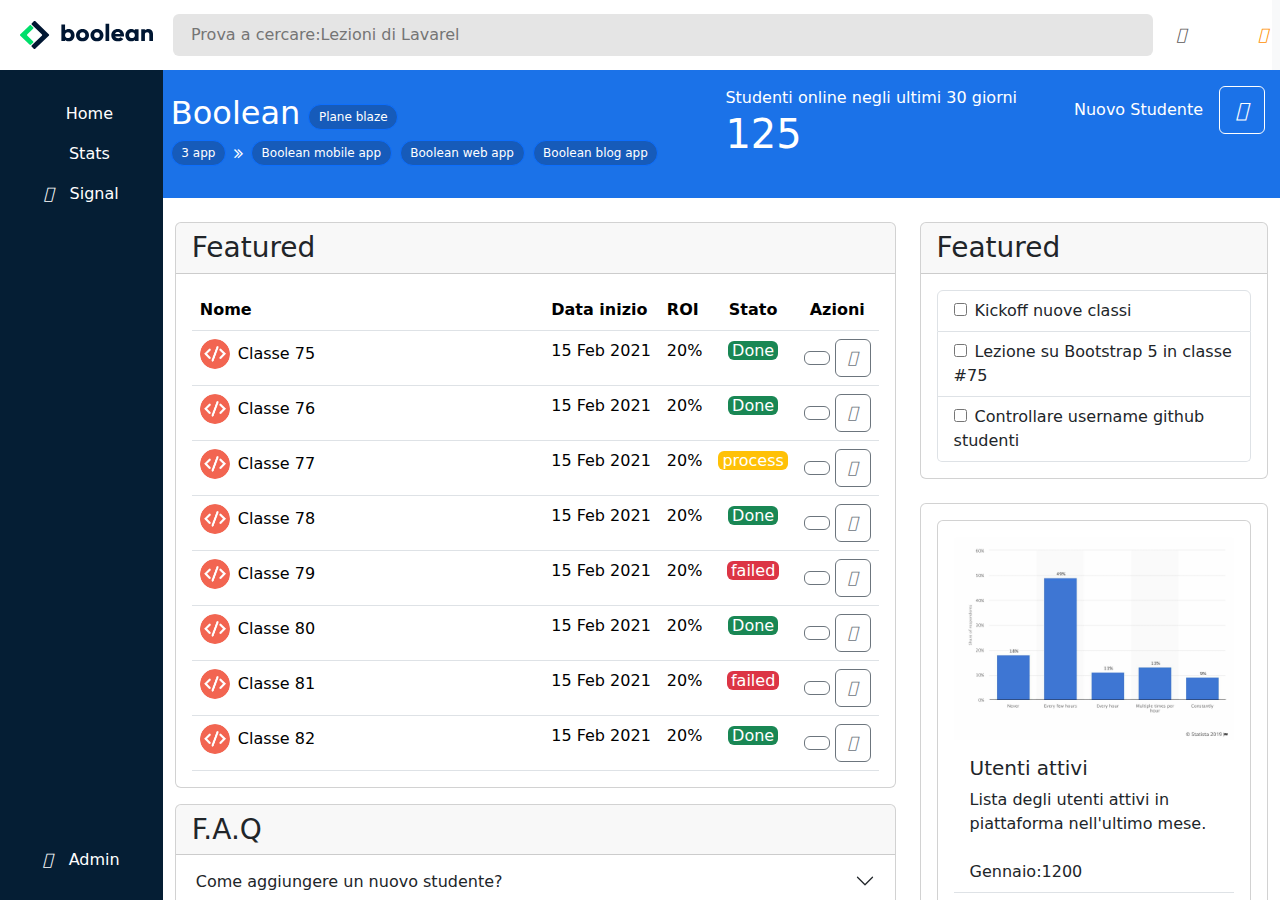
==== index.html @ 46862b89 "fix:add section button student position" ====
<!DOCTYPE html>
<html lang="en">
<head>
    <meta charset="UTF-8">
    <meta name="viewport" content="width=device-width, initial-scale=1.0">
    <title>Document</title>
    <!-- link bootstrap  -->
    <link href="https://cdn.jsdelivr.net/npm/bootstrap@5.3.3/dist/css/bootstrap.min.css" rel="stylesheet" integrity="sha384-QWTKZyjpPEjISv5WaRU9OFeRpok6YctnYmDr5pNlyT2bRjXh0JMhjY6hW+ALEwIH" crossorigin="anonymous">
    <!-- link font awesome  -->
    <link rel="stylesheet" href="https://cdnjs.cloudflare.com/ajax/libs/font-awesome/4.7.0/css/font-awesome.min.css">
    <link rel="stylesheet" href="https://cdnjs.cloudflare.com/ajax/libs/font-awesome/6.5.1/css/all.min.css" integrity="sha512-DTOQO9RWCH3ppGqcWaEA1BIZOC6xxalwEsw9c2QQeAIftl+Vegovlnee1c9QX4TctnWMn13TZye+giMm8e2LwA==" crossorigin="anonymous" referrerpolicy="no-referrer" />
    <!-- link style css  -->
    <link rel="stylesheet" href="style.css">
</head>
<body class="fw-medium">
    <!-- header  -->
    <header class=" ms-bg-light sticky-top pe-2">
        <nav class="container-fluid bg-white">
        <div class="row align-items-center flex-nowrap ms-header">
          <div class="col-auto pe-0">
            <div class="bg-white pe-lg-1 ">    
              <img class="d-none d-lg-flex mw-100 pe-3 ps-2"  src="./img/logo.svg" alt="logo-big">
            </div>
            <div class="ms-logo-mobile pe-4 ">
              <img  class="mw-100 d-lg-none img-fluid ps-2"  src="./img/mobile-logo.png" alt="mobilelogo">
            </div>
          </div>
          <div class="col ps-0 ps-3 ps-lg-0">
                <div class="ms-bg-lightgrey d-flex h-100 p-2 d-flex align-items-center gap-2 rounded-2 ms-header-col-center">
                    <i class="fa-solid fa-magnifying-glass ms-icon-glass"></i>
                   
                        <input type="text" id="search"  placeholder="Prova a cercare:Lezioni di Lavarel"  aria-placeholder="10"        class=" w-100  border-0 ms-bg-lightgrey pe-3"> 
                </div>
          </div>
          <div class="col-auto flex-shrink-0 pe-1 ms-icon ">
               <div class="d-flex gap-4 ">
                 <i class="fa-solid fa-list d-none d-sm-none d-md-none d-lg-flex  ms-color-grey"></i>
                 <i class="fa-solid fa-circle-question d-none d-sm-none d-md-none d-lg-flex ms-color-grey"></i>
                 <i class="fa-solid fa-ellipsis-vertical d-none d-sm-none d-md-none d-lg-flex ms-color-grey"></i>
                 <div class="dropdown ">
                  <a class="  text-decoration-none text-success d-flex"  data-bs-toggle="dropdown" aria-expanded="false">
                      <i class="fa-solid fa-bell ms-color-orange ms-icon-fa-bell"></i>
                  </a>
                  <ul class="dropdown-menu ms-dropdown">
                    <li><a class="dropdown-item" href="#">Profilo</a></li>
                    <li><a class="dropdown-item" href="#">Fatturazione</a></li>
                    <li><a class="dropdown-item" href="#">Logout</a></li>
                  </ul>
                </div>
               </div>
          </div>
        </div>
    </nav>
    </header>
    <div class="ms-main d-flex">
        <div class="px-4 py-4 ms-sidebar  text-white flex-shrink-0 d-flex ">
            <div class="container-fluid d-flex flex-column ">
                 <ul class="px-0 ms-ul-sidebar" >
                  <li class="d-flex align-items-center justify-content-center gap-3 p-2"><i class="fa-solid fa-house text-white ms-icon-header-rotate"></i><a  class="text-decoration-none text-white d-none d-lg-block"href="#">Home</a></li>
                  <li class="d-flex align-items-center justify-content-center gap-3 p-2"><i class="fa-solid fa-chart-simple text-white ms-icon-header-rotate"></i><a  class="text-decoration-none text-white d-none d-lg-block"href="#">Stats</a></li>
                  <li class="d-flex align-items-center justify-content-center gap-3 p-2"><i class="fa-solid fa-signal text-white ms-icon-header-rotate"></i><a  class="text-decoration-none text-white d-none d-lg-block"href="#">Signal</a></li>
                </ul>
                  <div class=" mt-auto ms-ul-sidebar">
                    <div class="d-flex justify-content-center align-items-center gap-3 ms-icon-rounded p-1">          
                    <i class="fa-solid fa-gear text-white ms-icon-header-rotate"></i>
                    <a class="text-decoration-none text-white  d-none d-xl-block" href="#">Admin</a> 
                    </div> 
                  </div>
            </div>
        </div>
        <main class="flex-grow-1 overflow-y-auto  " >
            <section class="container-fluid  px-2 py-4  ms-bg-lightblue text-white px-lg-2 py-lg-3">
               <div class="row g-3 g-lg-2 ">
                <div class="col-12 col-md-4 col-lg-4 col-xl-6 order-md-0 order-2 ">
                  <div class="row py-2">
                    <div class="col-12 d-flex align-items-center gap-2 ">
                         <h2>Boolean</h2>
                         <button type="button" class="text-nowrap  btn btn-primary rounded-pill ms-bg-blue text-white  d-lg-flex fw-medium"
                         style="--bs-btn-padding-y: .18rem; --bs-btn-padding-x: .6rem; --bs-btn-font-size: .75rem;">
                         Plane blaze
                         </button>
                    </div>
                    <div class="col-12 d-flex align-items-center gap-2 flex-wrap">
                      <button type="button" class="text-nowrap  btn btn-primary rounded-pill ms-bg-blue text-white  d-lg-flex fw-medium"
                      style="--bs-btn-padding-y: .18rem; --bs-btn-padding-x: .6rem; --bs-btn-font-size: .75rem;">
                       3 app
                      </button>
                      <i class="fa fa-angle-double-right"></i>
                      <button type="button" class="text-nowrap  btn btn-primary rounded-pill ms-bg-blue text-white d-lg-none fw-medium"
                      style="--bs-btn-padding-y: .25rem; --bs-btn-padding-x: .6rem; --bs-btn-font-size: .75rem;">
                      <i class="fa-solid fa-plus"></i>
                      </button>
                
                      <button type="button" class="text-nowrap  btn btn-primary rounded-pill ms-bg-blue text-white d-none d-lg-flex fw-medium"
                      style="--bs-btn-padding-y: .18rem; --bs-btn-padding-x: .6rem; --bs-btn-font-size: .75rem;">
                      Boolean mobile app
                      </button>
                      <button type="button" class="text-nowrap  btn btn-primary rounded-pill ms-bg-blue text-white d-none d-lg-flex fw-medium"
                      style="--bs-btn-padding-y: .18rem; --bs-btn-padding-x: .6rem; --bs-btn-font-size: .75rem;">
                      Boolean web app
                      </button>
                      <button type="button" class=" text-nowrap btn btn-primary rounded-pill ms-bg-blue text-white d-none d-lg-flex fw-medium"
                      style="--bs-btn-padding-y: .18rem; --bs-btn-padding-x: .6rem; --bs-btn-font-size: .75rem;">
                      Boolean blog app
                      </button>
                    </div>
                  </div> 
                </div>
                <div class="col-12 col-md-4 col-lg-4 col-xl-4 order-md-0 order-3">
                <div>Studenti online negli ultimi 30 giorni</div>
                <h1>125</h1>
                </div>
                <div class="col-12 col-md-4 col-lg-4 col-xl-2 order-md-0 order-1 d-flex align-items-center gap-3 pb-md-5 ms-row-student ">
                   <div class="text-nowrap">Nuovo Studente</div>
                   <button class="border-white py-2 px-3 rounded-2 border-white ms-bg-lightblue text-white ms-button-student d-flex align-items-center"data-bs-toggle="offcanvas" data-bs-target="#offcanvasRight" aria-controls="offcanvasRight" >
                    <i class="fa-solid fa-plus ms-icon-plus fs-5"></i></button>
                    <div class="offcanvas offcanvas-end border-0" tabindex="-1" id="offcanvasRight" aria-labelledby="offcanvasRightLabel">
                      <div class="offcanvas-header ">
                        <h5 class="offcanvas-title" id="offcanvasRightLabel">Inserisci un nuovo studente</h5>
                        <button type="button" class="btn-close " data-bs-dismiss="offcanvas" aria-label="Close"></button>
                      </div>
                      <div class="offcanvas-body ">
                        <div class="container">
                          <form class="row g-3">
                            <div class="col-md-8 ">
                             <label for="inputname" class="form-label">Name</label>
                             <input type="text" class="form-control" id="inputname" >
                            </div>
                            <div class="col-md-4 ">
                             <label for="inputsecondname" class="form-label">Cognome</label>
                             <input type="text" class="form-control" id="inputsecondname" >
                            </div>
                            <div class="col-md-8 ">
                              <label for="inputemail" class="form-label">Email</label>
                              <div class="d-flex">
                                <span class="input-group-text rounded-start rounded-0" id="basic-addon1">@</span>          
                              <input type="text" class="form-control rounded-end rounded-0" placeholder="Username" aria-label="Username" aria-describedby="basic-addon1">
                              </div>
                            </div>
                            <div class="col-md-4">
                              <label for="inputPassword4" class="form-label">Password</label>          
                              <input type="password" class="form-control" id="inputPassword4">
                            </div>
                            <div class="col-md-8 ">
                              <label for="inputemail" class="form-label">Indirizzo email</label>
                              <div class="d-flex">
                                <span class="input-group-text rounded-start rounded-0" id="basic-addon1">@</span>          
                              <input type="text" class="form-control rounded-end rounded-0" placeholder="Username" aria-label="Username" aria-describedby="basic-addon1">
                              </div>
                            </div>
                            <div class="col-md-4">
                              <label for="inputPassword4" class="form-label">Password</label>          
                              <input type="password" class="form-control" id="inputPassword4">
                            </div>
                            <div class="col-12">
                              <label for="inputAddress" class="form-label">Indirizzo</label>
                              <input type="text" class="form-control" id="inputAddress" >
                            </div>
                            <div class="col-md-8">
                              <label for="inputCity" class="form-label">Città</label>
                              <input type="text" class="form-control" id="inputCity">
                            </div>
                            <div class="col-md-4">
                              <label for="inputState" class="form-label">Stato</label>
                              <select id="inputState" class="form-select">
                                <option selected>Scegli...</option>
                                <option>...</option>
                              </select>
                            </div>
                           <div class="col-12">
                            <div class="input-group mb-3">
                              <input type="file" class="form-control" id="inputGroupFile02">
                            </div>
                           </div>
                            <div class="col-12">
                              <div class="form-check">
                                <input class="form-check-input" type="checkbox" id="gridCheck">
                                <label class="form-check-label" for="gridCheck">
                                  Seleziona per proseguire
                                </label>
                              </div>
                            </div>
                            <div class="col-12">
                              <button type="submit" class="btn btn-primary">Salva</button>
                              <button type="reset" class="btn btn-warning" >Svuota</button>
                            </div>
                          </form>
                        </div> 
                      </div>
                    </div>
                </div>
               </div>
            </section>
            <section class="container-fluid py-4 ">
                <div class="row gy-4 gx-4">
                    <div class="col-12  col-lg-8">
                        <div class="row gy-3">
                            <div class="col-12">
                                <div class="card w-100" style="width: 18rem;">
                                    <div class="card-header h3">
                                      Featured
                                    </div>
                                    <div class="table-responsive p-3">
                                        <table class="table m-0">
                                         <thead>
                                            <tr >
                                                <th class="ms-w-name-70 ">Nome</th>
                                                <th class=" d-none d-md-table-cell ms-w-10 text-nowrap">Data inizio</th>
                                                <th class="d-none d-md-table-cell ms-w-5">ROI</th>
                                                <th class="text-center ms-w-25 ms-w-8">Stato</th>
                                                <th class="text-center ms-w-25 ms-w-8">Azioni</th>
                                            </tr>
                                         </thead>
                                         <tbody>
                                            <tr class="ms-tr">
                                              <td>
                                                <div class="bg-whites d-flex align-items-center gap-2">
                                                 <img class="img-fluid h-30px rounded-pill" src="./img/class-avatar.jpg" alt="">
                                                 <span>Classe 75</span>
                                               </div>
                                             </td>
                                              <td class="d-none d-md-table-cell text-nowrap">15 Feb 2021</td>
                                              <td class="d-none d-md-table-cell">20%</td>
                                              <td class="text-center">
                                                <span class=" bg-success text-white fw-normal rounded-2 px-1">Done</span>
                                              </td>
                                              <td class="text-center text-nowrap">
                                                  <button class="btn btn-outline ms-btn-icon">
                                                    <i class="fa-solid fa-pen ms-grey-icon"></i>
                                                  </button>
                                                  <button class="btn btn-outline ms-btn-icon">
                                                    <i class="fa-solid fa-trash ms-grey-icon"></i>
                                                  </button>
                                              </td>
                                            </tr>
                                            <tr class="ms-tr">
                                              <td>
                                                <div class="bg-whites d-flex align-items-center gap-2">
                                                  <img class="img-fluid h-30px rounded-pill" src="./img/class-avatar.jpg" alt="">
                                                  <span>Classe 76</span>
                                                </div>
                                              </td>
                                              <td class="d-none d-md-table-cell text-nowrap">15 Feb 2021</td>
                                              <td class="d-none d-md-table-cell">20%</td>
                                              <td class="text-center">
                                                <span class=" bg-success text-white fw-normal rounded-2 px-1">Done</span>
                                           </button>
                                              </td>
                                              <td class="text-center text-nowrap">
                                                <button class="btn btn-outline ms-btn-icon">
                                                  <i class="fa-solid fa-pen ms-grey-icon"></i>
                                                </button>
                                                <button class="btn btn-outline ms-btn-icon">
                                                  <i class="fa-solid fa-trash ms-grey-icon"></i>
                                                </button>
                                              </td>
                                            </tr>
                                            <tr class="ms-tr">
                                              <td >
                                                <div class="bg-whites d-flex align-items-center gap-2">
                                                  <img class="img-fluid h-30px rounded-pill" src="./img/class-avatar.jpg" alt="">
                                                  <span>Classe 77</span>
                                                </div>
                                              </td>
                                              <td class="d-none d-md-table-cell text-nowrap">15 Feb 2021</td>
                                              <td class="d-none d-md-table-cell">20%</td>
                                              <td class="text-center">
                                                <span class=" bg-warning text-white fw-normal rounded-2 px-1">process</span>
                                              </td>
                                              <td class="text-center text-nowrap">
                                                <button class="btn btn-outline ms-btn-icon">
                                                  <i class="fa-solid fa-pen ms-grey-icon"></i>
                                                </button>
                                                <button class="btn btn-outline ms-btn-icon">
                                                  <i class="fa-solid fa-trash ms-grey-icon"></i>
                                                </button>
                                              </td>
                                            </tr>
                                            <tr class="ms-tr">
                                              <td>
                                                <div class="bg-whites d-flex align-items-center gap-2">
                                                  <img class="img-fluid h-30px rounded-pill" src="./img/class-avatar.jpg" alt="">
                                                  <span>Classe 78</span>
                                                </div>
                                              </td>
                                              <td class="d-none d-md-table-cell text-nowrap">15 Feb 2021</td>
                                              <td class="d-none d-md-table-cell">20%</td>
                                              <td class="text-center">
                                                <span class=" bg-success text-white fw-normal rounded-2 px-1">Done</span>
                                           </button>
                                              </td>
                                              <td class="text-center text-nowrap">
                                                <button class="btn btn-outline ms-btn-icon">
                                                  <i class="fa-solid fa-pen ms-grey-icon"></i>
                                                </button>
                                                <button class="btn btn-outline ms-btn-icon">
                                                  <i class="fa-solid fa-trash ms-grey-icon"></i>
                                                </button>
                                              </td>
                                            </tr>
                                            <tr class="ms-tr">
                                              <td>
                                                <div class="bg-whites d-flex align-items-center gap-2">
                                                  <img class="img-fluid h-30px rounded-pill" src="./img/class-avatar.jpg" alt="">
                                                  <span>Classe 79</span>
                                                </div>
                                              </td>
                                              <td class="d-none d-md-table-cell text-nowrap">15 Feb 2021</td>
                                              <td class="d-none d-md-table-cell" >20%</td>
                                              <td class="text-center">
                                                <span class=" bg-danger text-white fw-normal rounded-2 px-1">failed</span>
                                              </td>
                                              <td class="text-center text-nowrap">
                                                <button class="btn btn-outline ms-btn-icon">
                                                  <i class="fa-solid fa-pen ms-grey-icon"></i>
                                                </button>
                                                <button class="btn btn-outline ms-btn-icon">
                                                  <i class="fa-solid fa-trash ms-grey-icon"></i>
                                                </button>
                                              </td>
                                            </tr>
                                            <tr class="ms-tr">
                                              <td>
                                                <div class="bg-whites d-flex align-items-center gap-2">
                                                  <img class="img-fluid h-30px rounded-pill" src="./img/class-avatar.jpg" alt="">
                                                  <span>Classe 80</span>
                                                </div>
                                              </td>
                                              <td class="d-none d-md-table-cell text-nowrap">15 Feb 2021</td>
                                              <td class="d-none d-md-table-cell">20%</td>
                                              <td class="text-center" >
                                                <span class=" bg-success text-white fw-normal rounded-2 px-1">Done</span>
                                              </td>
                                              <td class="text-center text-nowrap">
                                                <button class="btn btn-outline ms-btn-icon">
                                                  <i class="fa-solid fa-pen ms-grey-icon"></i>
                                                </button>
                                                <button class="btn btn-outline ms-btn-icon">
                                                  <i class="fa-solid fa-trash ms-grey-icon"></i>
                                                </button>
                                              </td>
                                            </tr>
                                            <tr class="ms-tr">
                                              <td>
                                                <div class="bg-whites d-flex align-items-center gap-2">
                                                  <img class="img-fluid h-30px rounded-pill" src="./img/class-avatar.jpg" alt="">
                                                  <span>Classe 81</span>
                                                </div>
                                              </td>
                                              <td class="d-none d-md-table-cell text-nowrap">15 Feb 2021</td>
                                              <td class="d-none d-md-table-cell">20%</td>
                                              <td class="text-center">
                                                <span class=" bg-danger text-white fw-normal rounded-2 px-1">failed</span>
                                              </td>
                                              <td class="text-center text-nowrap">
                                                <button class="btn btn-outline ms-btn-icon">
                                                  <i class="fa-solid fa-pen ms-grey-icon"></i>
                                                </button>
                                                <button class="btn btn-outline ms-btn-icon">
                                                  <i class="fa-solid fa-trash ms-grey-icon"></i>
                                                </button>
                                              </td>
                                            </tr>
                                            <tr class="ms-tr">
                                              <td>
                                                <div class="bg-whites d-flex align-items-center gap-2">
                                                  <img class="img-fluid h-30px rounded-pill" src="./img/class-avatar.jpg" alt="">
                                                  <span>Classe 82</span>
                                                </div>
                                              </td>
                                              <td class="d-none d-md-table-cell text-nowrap">15 Feb 2021</td>
                                              <td class="d-none d-md-table-cell">20%</td>
                                              <td class="text-center">
                                                <span class=" bg-success text-white fw-normal rounded-2 px-1">Done</span>
                                              </td>
                                              <td class="text-center text-nowrap">
                                                <button class="btn btn-outline ms-btn-icon">
                                                  <i class="fa-solid fa-pen ms-grey-icon"></i>
                                                </button>
                                                <button class="btn btn-outline ms-btn-icon">
                                                  <i class="fa-solid fa-trash ms-grey-icon"></i>
                                                </button>
                                              </td>
                                            </tr>
                                         </tbody>
                                        </table>
                                      </div>
                                  </div>
                            </div>
                            <div class="col-12 ">
                                <div class="card w-100" style="width: 18rem;">
                                    <div class="card-header h3">
                                      F.A.Q
                                    </div>
                                    <div class="accordion accordion-flush" id="accordionFlushExample">
                                        <div class="accordion-item">
                                          <h2 class="accordion-header">
                                            <button class="accordion-button collapsed fw-medium " type="button" data-bs-toggle="collapse" data-bs-target="#flush-collapseOne" aria-expanded="false" aria-controls="flush-collapseOne">
                                            Come aggiungere un nuovo studente?
                                            </button>
                                          </h2>
                                          <div id="flush-collapseOne" class="accordion-collapse collapse fw-medium" data-bs-parent="#accordionFlushExample">
                                            <div class="accordion-body">Clicca sul + in alto nella sezione blu.*</div>
                                          </div>
                                        </div>
                                        <div class="accordion-item">
                                          <h2 class="accordion-header">
                                            <button class="accordion-button collapsed fw-medium" type="button" data-bs-toggle="collapse" data-bs-target="#flush-collapseTwo" aria-expanded="false" aria-controls="flush-collapseTwo">
                                             Come posso accedere alle informazioni del mio account?
                                            </button>
                                          </h2>
                                          <div id="flush-collapseTwo" class="accordion-collapse collapse fw-medium" data-bs-parent="#accordionFlushExample">
                                            <div class="accordion-body">Clicca sull'icona della campanella.</div>
                                          </div>
                                        </div>
                                        <div class="accordion-item">
                                          <h2 class="accordion-header">
                                            <button class="accordion-button collapsed fw-medium" type="button" data-bs-toggle="collapse" data-bs-target="#flush-collapseThree" aria-expanded="false" aria-controls="flush-collapseThree">
                                            Posso usare questa dashbord da mobile?
                                            </button>
                                          </h2>
                                          <div id="flush-collapseThree" class="accordion-collapse collapse fw-medium" data-bs-parent="#accordionFlushExample">
                                            <div class="accordion-body">Placeholder content for this accordion, which is intended to demonstrate the <code>.accordion-flush</code> class. This is the third item's accordion body. Nothing more exciting happening here in terms of content, but just filling up the space to make it look, at least at first glance, a bit more representative of how this would look in a real-world application.</div>
                                          </div>
                                        </div>
                                      </div>
                                  </div>
                            </div>
                        </div>
                    </div>
                    <div class="col-12  col-lg-4">
                        <div class="row gy-4 gx-4">
                            <div class="col-12">
                                <div class="card w-100" style="width: 18rem;">
                                    <div class="card-header h3">
                                      Featured
                                    </div>
                                    <ul class="list-group p-3 " >
                                        <li class="list-group-item  fw-medium"><input type="checkbox" class="me-2 " >Kickoff nuove classi</li>
                                        <li class="list-group-item fw-medium"><input type="checkbox" class="me-2 ">Lezione su Bootstrap 5 in classe #75 </li>
                                        <li class="list-group-item fw-medium"><input type="checkbox"class="me-2 ">Controllare username github studenti</li>
                                     </ul>
                                  </div>
                            </div>
                            <div class="col-12 ">
                                <div class="card w-100 p-3 " style="width: 18rem;">
                                    <div class="card">
                                        <div class="card-body">
                                            <img src="./img/stats.jpeg" class="card-img-top" alt="...">
                                            <div class="card-body">
                                              <h5 class="card-title">Utenti attivi</h5>
                                              <p class="card-text fw-medium">Lista degli utenti attivi in piattaforma nell'ultimo mese.</p>
                                            </div>
                                            <ul class="list-group list-group-flush ">
                                              <li class="list-group-item fw-medium">Gennaio:1200</li>
                                              <li class="list-group-item fw-medium">Febbraio:800</li>
                                              <li class="list-group-item fw-medium">Marzo:1500</li>
                                            </ul>
                                            <div class="card-body">
                                              <a href="#" class="card-link">Visualizza report approfondito</a>
                                            </div>
                                        </div>
                                      </div>
                                  </div>
                            </div>
                        </div>
                    </div>
                </div>
            </section>
     </main>
    </div>
    <!-- link script  -->
    <script src="https://cdn.jsdelivr.net/npm/bootstrap@5.3.3/dist/js/bootstrap.bundle.min.js" integrity="sha384-YvpcrYf0tY3lHB60NNkmXc5s9fDVZLESaAA55NDzOxhy9GkcIdslK1eN7N6jIeHz" crossorigin="anonymous"></script>
    <!-- /link script  -->
</body>
</html>
---- style.css ----
.ms-header{
    height: 70px;
}


body{
    height: 100vh;
}
.ms-main{
    height: calc(100% - 70px);
}
.ms-bg-lightblue{
    background-color: #1b72e8;
}

.ms-sidebar{
    background-image: url("./img/sidebar-bg.png");
    background-color: #051e34;
}

.ms-logo-mobile>img{
   height: 50px;
}



/* ----color-----  */
.ms-bg-light{
    background-color: #f8f9fa;
}

.ms-bg-lightgrey{
    background-color: #e5e5e5;
}
.ms-bg-darkblue{
    background-color: #051e34;
}
.ms-color-grey{
    color: #5b5858;
}
.ms-color-orange{
    color: #ff8f00;
}
.ms-bg-blue{
    background-color: #165bba;
}

.ms-grey-icon{
    color: #6c757d;
}

.ms-btn-icon{
    border: 1px solid #6c757d;
}


.ms-icon-header-rotate{
 
    transition: width 1s, height 1s, transform 1s;
}

.ms-icon-fa-bell:hover,
.ms-header-col-center:hover .ms-icon-glass{
    transform: scale(1.4);
    cursor: pointer;
}

.ms-icon i:hover{
    transform: scale(1.2);
}
.ms-dropdown>a:hover {
    background-color: rgba(25, 25, 215, 0.901);
}

.ms-ul-sidebar:hover .ms-icon-rounded,
.ms-ul-sidebar li:hover{
    background-color: rgba(110, 106, 106,0.3);
    transform: scale(1.3);
 
}



.ms-tr:hover{
    --bs-table-bg:rgba(110, 106, 106,0.3);
}

.ms-ul-sidebar:hover ,
.ms-ul-sidebar:hover .ms-icon-header-rotate{
    transform: rotate(360deg);
}



.ms-button-student:hover .ms-icon-plus{
    color: black;
}

.ms-button-student{
    border: 1px solid white;
}

.h-30px{
    height: 30px;
    background-color: white;
}







 @media (min-width: 991.98px) { 
    .ms-row-student{
        justify-content: center;
        padding-right: 2rem;
        gap: 2rem;
    }
    .ms-w-name-70{
        width: 65%;
    }
    .ms-w-10{
        width: 10%;
    }
    .ms-w-8{
        width: 8%;
    }
    .ms-w-5{
        width: 5%;
    }
  
  }



  @media (max-width: 1199.98px) { 
    .offcanvas.offcanvas-end{
        width: 100%;
    }
   }



  @media (max-width: 991.98px) { 

        
 .ms-w-name-70{
    width: 40%;
 }
    

    
  }
  @media (max-width: 767.98px) { 
    .ms-w-25{
        width: 25%;
    }
    .ms-w-name{
        width: 50%;
    }
    .ms-w-off{
        width: 100%;
    }
 
  }
 



  @media (min-width: 991.98px) { 
    .ms-row-student{
        justify-content: center;
        padding-right: 2rem;
        gap: 2rem;
    }
    .ms-w-name-70{
        width: 65%;
    }
    .ms-w-10{
        width: 10%;
    }
    .ms-w-8{
        width: 8%;
    }
    .ms-w-5{
        width: 5%;
    }
  
  }



  @media (min-width: 768px) { 
    .ms-row-student{
        justify-content: center;
       
    }
   }
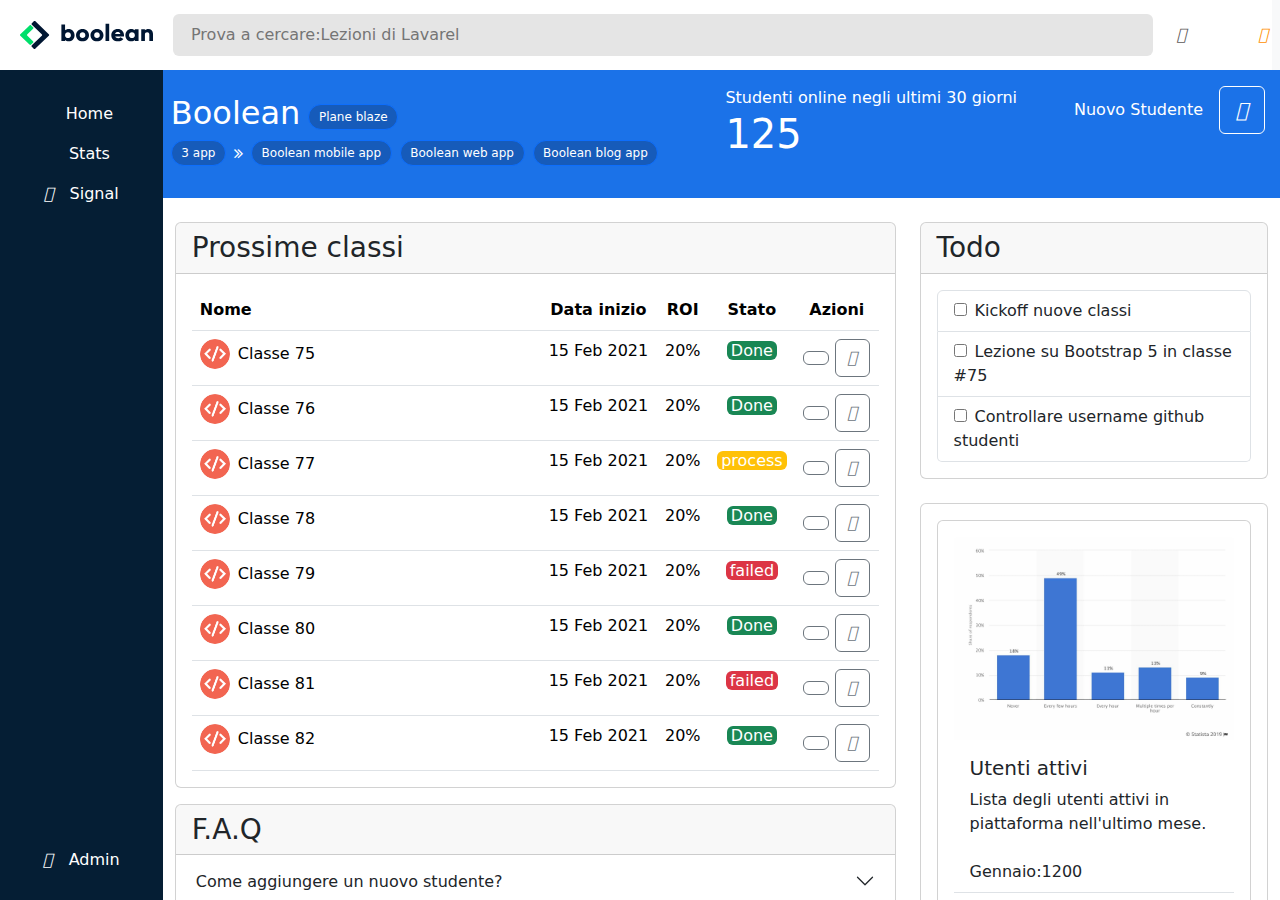
==== commit f61abe95: "fix:table th text center" ====
--- a/index.html
+++ b/index.html
@@ -122,33 +122,33 @@
                       <div class="offcanvas-body ">
                         <div class="container">
                           <form class="row g-3">
-                            <div class="col-md-8 ">
+                            <div class="col-6 ">
                              <label for="inputname" class="form-label">Name</label>
                              <input type="text" class="form-control" id="inputname" >
                             </div>
-                            <div class="col-md-4 ">
+                            <div class="col-6 ">
                              <label for="inputsecondname" class="form-label">Cognome</label>
                              <input type="text" class="form-control" id="inputsecondname" >
                             </div>
-                            <div class="col-md-8 ">
+                            <div class="col-6 ">
                               <label for="inputemail" class="form-label">Email</label>
                               <div class="d-flex">
                                 <span class="input-group-text rounded-start rounded-0" id="basic-addon1">@</span>          
-                              <input type="text" class="form-control rounded-end rounded-0" placeholder="Username" aria-label="Username" aria-describedby="basic-addon1">
+                              <input type="text" class="form-control rounded-end rounded-0"  aria-label="Username" aria-describedby="basic-addon1">
                               </div>
                             </div>
-                            <div class="col-md-4">
+                            <div class="col-6">
                               <label for="inputPassword4" class="form-label">Password</label>          
                               <input type="password" class="form-control" id="inputPassword4">
                             </div>
-                            <div class="col-md-8 ">
+                            <div class="col-6 ">
                               <label for="inputemail" class="form-label">Indirizzo email</label>
                               <div class="d-flex">
                                 <span class="input-group-text rounded-start rounded-0" id="basic-addon1">@</span>          
-                              <input type="text" class="form-control rounded-end rounded-0" placeholder="Username" aria-label="Username" aria-describedby="basic-addon1">
+                              <input type="text" class="form-control rounded-end rounded-0"  aria-label="Username" aria-describedby="basic-addon1">
                               </div>
                             </div>
-                            <div class="col-md-4">
+                            <div class="col-6">
                               <label for="inputPassword4" class="form-label">Password</label>          
                               <input type="password" class="form-control" id="inputPassword4">
                             </div>
@@ -156,16 +156,20 @@
                               <label for="inputAddress" class="form-label">Indirizzo</label>
                               <input type="text" class="form-control" id="inputAddress" >
                             </div>
-                            <div class="col-md-8">
+                            <div class="col-6">
                               <label for="inputCity" class="form-label">Città</label>
                               <input type="text" class="form-control" id="inputCity">
                             </div>
-                            <div class="col-md-4">
+                            <div class="col-4">
                               <label for="inputState" class="form-label">Stato</label>
                               <select id="inputState" class="form-select">
                                 <option selected>Scegli...</option>
                                 <option>...</option>
                               </select>
+                            </div>
+                            <div class="col-2">
+                              <label for="inputcap" class="form-label">CAP</label>
+                              <input type="text" class="form-control" id="inputcap">
                             </div>
                            <div class="col-12">
                             <div class="input-group mb-3">
@@ -198,20 +202,20 @@
                             <div class="col-12">
                                 <div class="card w-100" style="width: 18rem;">
                                     <div class="card-header h3">
-                                      Featured
+                                      Prossime classi
                                     </div>
                                     <div class="table-responsive p-3">
                                         <table class="table m-0">
                                          <thead>
                                             <tr >
                                                 <th class="ms-w-name-70 ">Nome</th>
-                                                <th class=" d-none d-md-table-cell ms-w-10 text-nowrap">Data inizio</th>
-                                                <th class="d-none d-md-table-cell ms-w-5">ROI</th>
+                                                <th class=" d-none d-md-table-cell ms-w-10 text-nowrap text-center">Data inizio</th>
+                                                <th class="d-none d-md-table-cell ms-w-5 text-center">ROI</th>
                                                 <th class="text-center ms-w-25 ms-w-8">Stato</th>
                                                 <th class="text-center ms-w-25 ms-w-8">Azioni</th>
                                             </tr>
                                          </thead>
-                                         <tbody>
+                                         <tbody class="text-center">
                                             <tr class="ms-tr">
                                               <td>
                                                 <div class="bg-whites d-flex align-items-center gap-2">
@@ -433,7 +437,7 @@
                             <div class="col-12">
                                 <div class="card w-100" style="width: 18rem;">
                                     <div class="card-header h3">
-                                      Featured
+                                      Todo
                                     </div>
                                     <ul class="list-group p-3 " >
                                         <li class="list-group-item  fw-medium"><input type="checkbox" class="me-2 " >Kickoff nuove classi</li>
--- a/style.css
+++ b/style.css
@@ -110,6 +110,23 @@
 
 
 
+@media (min-width: 992px) { 
+    .offcanvas.offcanvas-end{
+        width: 50%;
+    }
+    .ms-w-name-70{
+        width: 65%;
+    }
+    .ms-w-10{
+        width: 10%;
+    }
+    .ms-w-8{
+        width: 8%;
+    }
+    .ms-w-5{
+        width: 5%;
+    }
+ }
 
  @media (min-width: 991.98px) { 
     .ms-row-student{
@@ -118,7 +135,7 @@
         gap: 2rem;
     }
     .ms-w-name-70{
-        width: 65%;
+        width: 50%;
     }
     .ms-w-10{
         width: 10%;
@@ -144,6 +161,7 @@
 
   @media (max-width: 991.98px) { 
 
+  
         
  .ms-w-name-70{
     width: 40%;
@@ -164,36 +182,4 @@
     }
  
   }
- 
-
-
-
-  @media (min-width: 991.98px) { 
-    .ms-row-student{
-        justify-content: center;
-        padding-right: 2rem;
-        gap: 2rem;
-    }
-    .ms-w-name-70{
-        width: 65%;
-    }
-    .ms-w-10{
-        width: 10%;
-    }
-    .ms-w-8{
-        width: 8%;
-    }
-    .ms-w-5{
-        width: 5%;
-    }
-  
-  }
-
-
-
-  @media (min-width: 768px) { 
-    .ms-row-student{
-        justify-content: center;
-       
-    }
-   }+ 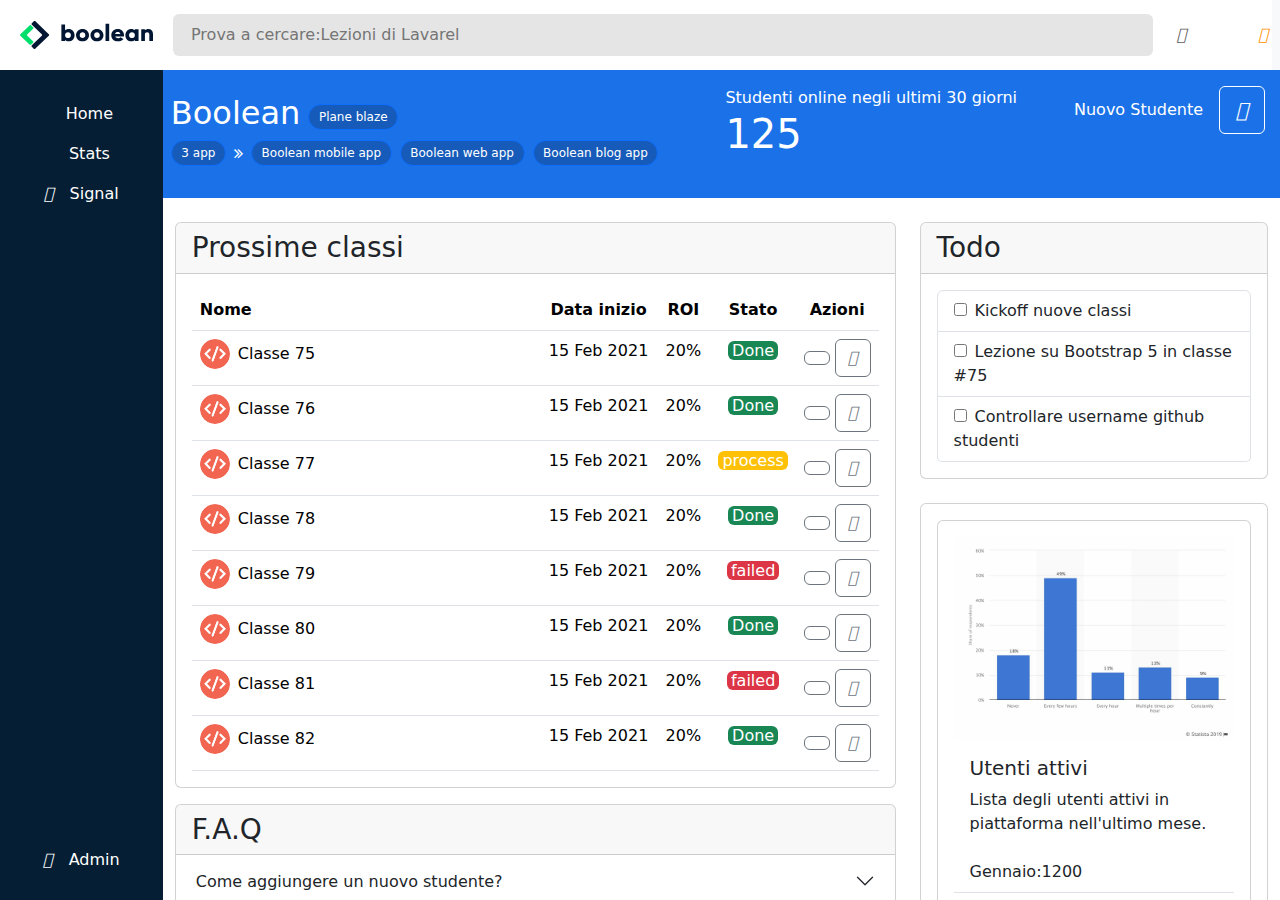
==== commit 9477dac1: "fix:table width cell" ====
--- a/index.html
+++ b/index.html
@@ -210,8 +210,8 @@
                                             <tr >
                                                 <th class="ms-w-name-70 ">Nome</th>
                                                 <th class=" d-none d-md-table-cell ms-w-10 text-nowrap text-center">Data inizio</th>
-                                                <th class="d-none d-md-table-cell ms-w-5 text-center">ROI</th>
-                                                <th class="text-center ms-w-25 ms-w-8">Stato</th>
+                                                <th class="d-none d-md-table-cell ms-w-8 text-center">ROI</th>
+                                                <th class="text-center ms-w-25 ms-w-10">Stato</th>
                                                 <th class="text-center ms-w-25 ms-w-8">Azioni</th>
                                             </tr>
                                          </thead>
--- a/style.css
+++ b/style.css
@@ -112,7 +112,12 @@
 
 @media (min-width: 992px) { 
     .offcanvas.offcanvas-end{
-        width: 50%;
+        width: 40%;
+    }
+    .ms-row-student{
+        justify-content: center;
+        padding-right: 2rem;
+        gap: 2rem;
     }
     .ms-w-name-70{
         width: 65%;
@@ -128,45 +133,19 @@
     }
  }
 
- @media (min-width: 991.98px) { 
-    .ms-row-student{
-        justify-content: center;
-        padding-right: 2rem;
-        gap: 2rem;
-    }
-    .ms-w-name-70{
-        width: 50%;
-    }
-    .ms-w-10{
-        width: 10%;
-    }
-    .ms-w-8{
-        width: 8%;
-    }
-    .ms-w-5{
-        width: 5%;
-    }
-  
-  }
 
 
-
-  @media (max-width: 1199.98px) { 
-    .offcanvas.offcanvas-end{
-        width: 100%;
-    }
-   }
 
 
 
   @media (max-width: 991.98px) { 
-
-  
-        
+     
  .ms-w-name-70{
-    width: 40%;
+    width: 35%;
  }
-    
+ .offcanvas.offcanvas-end{
+    width: 100%;
+}
 
     
   }
@@ -182,4 +161,9 @@
     }
  
   }
- + 
+  @media (min-width: 768px) { 
+    .ms-row-student{
+        justify-content: center;
+    }
+   }
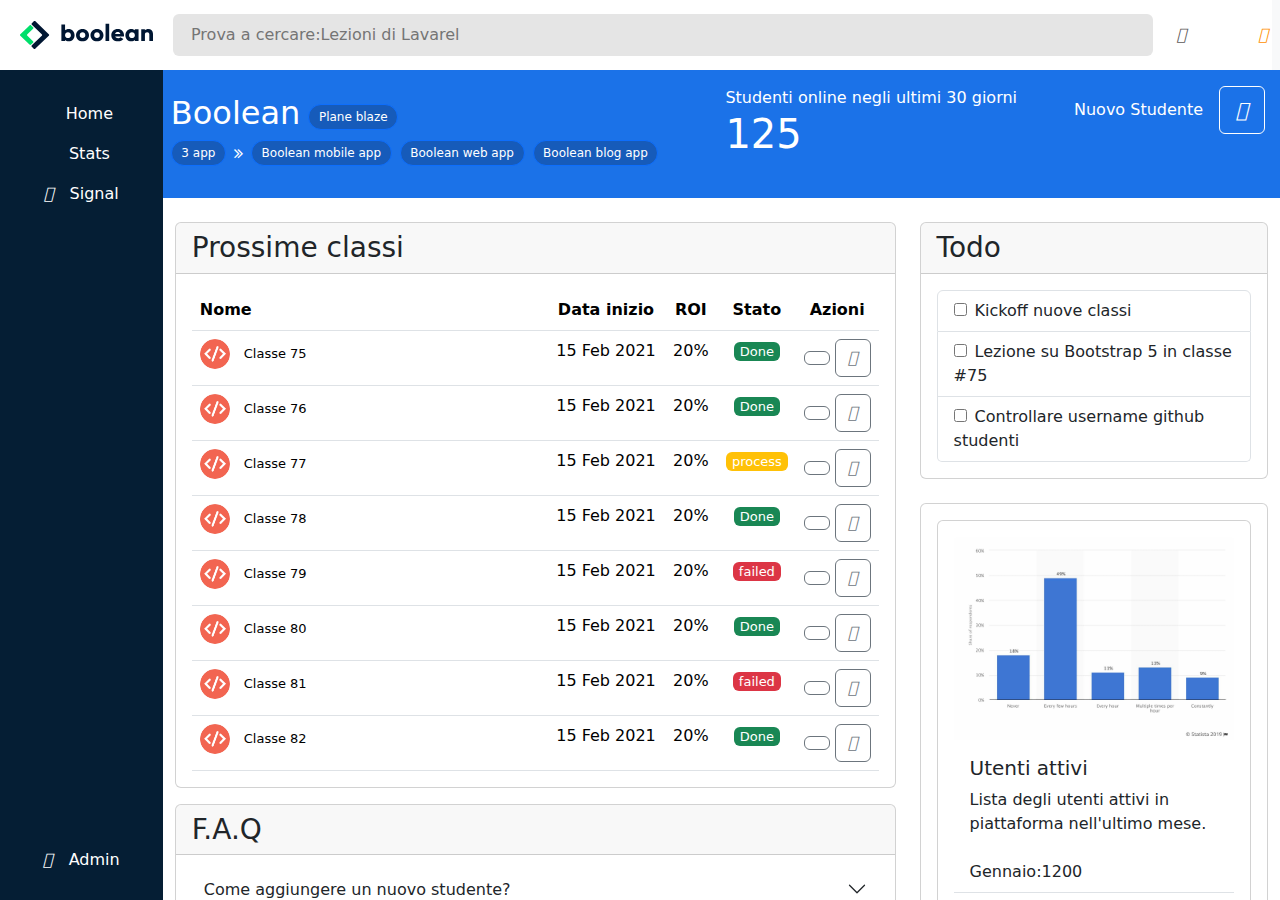
==== commit 7dcb2760: "fix: hover" ====
--- a/index.html
+++ b/index.html
@@ -69,7 +69,7 @@
             </div>
         </div>
         <main class="flex-grow-1 overflow-y-auto  " >
-            <section class="container-fluid  px-2 py-4  ms-bg-lightblue text-white px-lg-2 py-lg-3">
+            <section class="container-fluid  px-2 py-4  ms-bg-lightblue text-white px-lg-2 py-lg-3 ms-section-hero">
                <div class="row g-3 g-lg-2 ">
                 <div class="col-12 col-md-4 col-lg-4 col-xl-6 order-md-0 order-2 ">
                   <div class="row py-2">
@@ -119,7 +119,7 @@
                         <h5 class="offcanvas-title" id="offcanvasRightLabel">Inserisci un nuovo studente</h5>
                         <button type="button" class="btn-close " data-bs-dismiss="offcanvas" aria-label="Close"></button>
                       </div>
-                      <div class="offcanvas-body ">
+                      <div class="offcanvas-body fw-medium">
                         <div class="container">
                           <form class="row g-3">
                             <div class="col-6 ">
@@ -162,8 +162,8 @@
                             </div>
                             <div class="col-4">
                               <label for="inputState" class="form-label">Stato</label>
-                              <select id="inputState" class="form-select">
-                                <option selected>Scegli...</option>
+                              <select id="inputState" class="form-select fw-medium">
+                                <option selected class="fw-medium">Scegli...</option>
                                 <option>...</option>
                               </select>
                             </div>
@@ -173,7 +173,7 @@
                             </div>
                            <div class="col-12">
                             <div class="input-group mb-3">
-                              <input type="file" class="form-control" id="inputGroupFile02">
+                              <input type="file" class="form-control fw-medium" id="inputGroupFile02">
                             </div>
                            </div>
                             <div class="col-12">
@@ -185,8 +185,8 @@
                               </div>
                             </div>
                             <div class="col-12">
-                              <button type="submit" class="btn btn-primary">Salva</button>
-                              <button type="reset" class="btn btn-warning" >Svuota</button>
+                              <button type="submit" class="btn btn-primary fw-medium">Salva</button>
+                              <button type="reset" class="btn btn-warning fw-medium" >Svuota</button>
                             </div>
                           </form>
                         </div> 
@@ -226,7 +226,7 @@
                                               <td class="d-none d-md-table-cell text-nowrap">15 Feb 2021</td>
                                               <td class="d-none d-md-table-cell">20%</td>
                                               <td class="text-center">
-                                                <span class=" bg-success text-white fw-normal rounded-2 px-1">Done</span>
+                                                <span class=" bg-success text-white fw-normal rounded-2 ">Done</span>
                                               </td>
                                               <td class="text-center text-nowrap">
                                                   <button class="btn btn-outline ms-btn-icon">
@@ -247,7 +247,7 @@
                                               <td class="d-none d-md-table-cell text-nowrap">15 Feb 2021</td>
                                               <td class="d-none d-md-table-cell">20%</td>
                                               <td class="text-center">
-                                                <span class=" bg-success text-white fw-normal rounded-2 px-1">Done</span>
+                                                <span class=" bg-success text-white fw-normal rounded-2 ">Done</span>
                                            </button>
                                               </td>
                                               <td class="text-center text-nowrap">
@@ -269,7 +269,7 @@
                                               <td class="d-none d-md-table-cell text-nowrap">15 Feb 2021</td>
                                               <td class="d-none d-md-table-cell">20%</td>
                                               <td class="text-center">
-                                                <span class=" bg-warning text-white fw-normal rounded-2 px-1">process</span>
+                                                <span class=" bg-warning text-white fw-normal rounded-2 ">process</span>
                                               </td>
                                               <td class="text-center text-nowrap">
                                                 <button class="btn btn-outline ms-btn-icon">
@@ -290,7 +290,7 @@
                                               <td class="d-none d-md-table-cell text-nowrap">15 Feb 2021</td>
                                               <td class="d-none d-md-table-cell">20%</td>
                                               <td class="text-center">
-                                                <span class=" bg-success text-white fw-normal rounded-2 px-1">Done</span>
+                                                <span class=" bg-success text-white fw-normal rounded-2 ">Done</span>
                                            </button>
                                               </td>
                                               <td class="text-center text-nowrap">
@@ -312,7 +312,7 @@
                                               <td class="d-none d-md-table-cell text-nowrap">15 Feb 2021</td>
                                               <td class="d-none d-md-table-cell" >20%</td>
                                               <td class="text-center">
-                                                <span class=" bg-danger text-white fw-normal rounded-2 px-1">failed</span>
+                                                <span class=" bg-danger text-white fw-normal rounded-2 ">failed</span>
                                               </td>
                                               <td class="text-center text-nowrap">
                                                 <button class="btn btn-outline ms-btn-icon">
@@ -333,7 +333,7 @@
                                               <td class="d-none d-md-table-cell text-nowrap">15 Feb 2021</td>
                                               <td class="d-none d-md-table-cell">20%</td>
                                               <td class="text-center" >
-                                                <span class=" bg-success text-white fw-normal rounded-2 px-1">Done</span>
+                                                <span class=" bg-success text-white fw-normal rounded-2 ">Done</span>
                                               </td>
                                               <td class="text-center text-nowrap">
                                                 <button class="btn btn-outline ms-btn-icon">
@@ -354,7 +354,7 @@
                                               <td class="d-none d-md-table-cell text-nowrap">15 Feb 2021</td>
                                               <td class="d-none d-md-table-cell">20%</td>
                                               <td class="text-center">
-                                                <span class=" bg-danger text-white fw-normal rounded-2 px-1">failed</span>
+                                                <span class=" bg-danger text-white fw-normal rounded-2 ">failed</span>
                                               </td>
                                               <td class="text-center text-nowrap">
                                                 <button class="btn btn-outline ms-btn-icon">
@@ -375,7 +375,7 @@
                                               <td class="d-none d-md-table-cell text-nowrap">15 Feb 2021</td>
                                               <td class="d-none d-md-table-cell">20%</td>
                                               <td class="text-center">
-                                                <span class=" bg-success text-white fw-normal rounded-2 px-1">Done</span>
+                                                <span class=" bg-success text-white fw-normal rounded-2 ">Done</span>
                                               </td>
                                               <td class="text-center text-nowrap">
                                                 <button class="btn btn-outline ms-btn-icon">
@@ -396,7 +396,7 @@
                                     <div class="card-header h3">
                                       F.A.Q
                                     </div>
-                                    <div class="accordion accordion-flush" id="accordionFlushExample">
+                                    <div class="accordion accordion-flush p-2" id="accordionFlushExample">
                                         <div class="accordion-item">
                                           <h2 class="accordion-header">
                                             <button class="accordion-button collapsed fw-medium " type="button" data-bs-toggle="collapse" data-bs-target="#flush-collapseOne" aria-expanded="false" aria-controls="flush-collapseOne">
--- a/style.css
+++ b/style.css
@@ -79,15 +79,26 @@
  
 }
 
+span{
+    font-size: 13px;
+    padding: 2px 6px;
+}
+.ms-section-hero .btn:hover{
+    background-color: rgba(47, 19, 255, 0.928);
+    border-color: white;
+}
 
+.ms-button-student:hover{
+    box-shadow: rgba(0, 0, 0, 0.24) 0px 3px 8px;
+}
+.ms-btn-icon:hover{
+    border-color: #6c757d;
+   
+    box-shadow: rgba(0, 0, 0, 0.24) 0px 3px 8px;s
+}
 
 .ms-tr:hover{
     --bs-table-bg:rgba(110, 106, 106,0.3);
-}
-
-.ms-ul-sidebar:hover ,
-.ms-ul-sidebar:hover .ms-icon-header-rotate{
-    transform: rotate(360deg);
 }
 
 
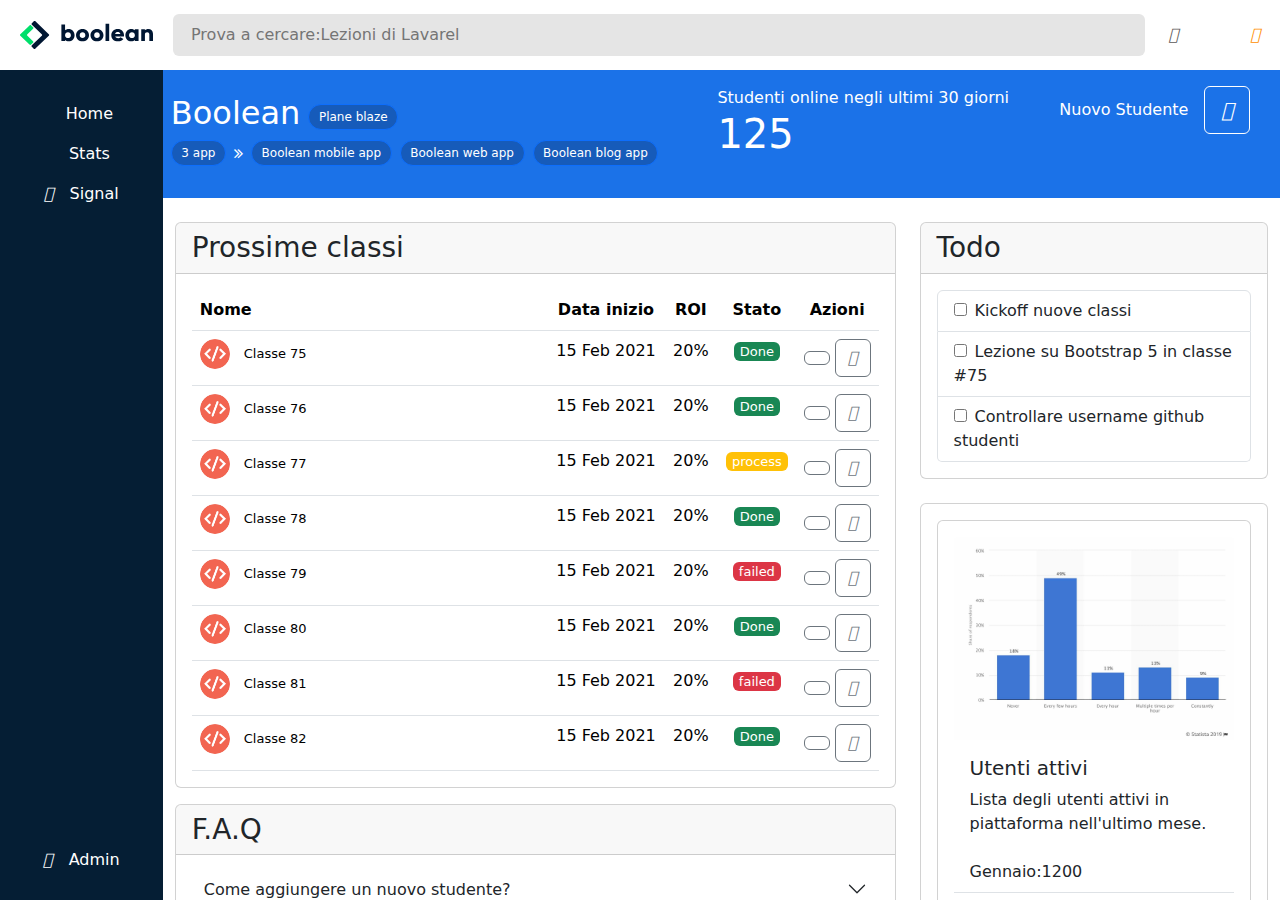
==== commit bc18671a: "fix:padding btn student" ====
--- a/index.html
+++ b/index.html
@@ -3,7 +3,7 @@
 <head>
     <meta charset="UTF-8">
     <meta name="viewport" content="width=device-width, initial-scale=1.0">
-    <title>Document</title>
+    <title>Dashbord</title>
     <!-- link bootstrap  -->
     <link href="https://cdn.jsdelivr.net/npm/bootstrap@5.3.3/dist/css/bootstrap.min.css" rel="stylesheet" integrity="sha384-QWTKZyjpPEjISv5WaRU9OFeRpok6YctnYmDr5pNlyT2bRjXh0JMhjY6hW+ALEwIH" crossorigin="anonymous">
     <!-- link font awesome  -->
@@ -14,9 +14,9 @@
 </head>
 <body class="fw-medium">
     <!-- header  -->
-    <header class=" ms-bg-light sticky-top pe-2">
-        <nav class="container-fluid bg-white">
-        <div class="row align-items-center flex-nowrap ms-header">
+    <header class=" ms-bg-light sticky-top ">
+        <nav class="container-fluid bg-white ">
+        <div class="row align-items-center flex-nowrap ms-header pe-3">
           <div class="col-auto pe-0">
             <div class="bg-white pe-lg-1 ">    
               <img class="d-none d-lg-flex mw-100 pe-3 ps-2"  src="./img/logo.svg" alt="logo-big">
@@ -70,7 +70,7 @@
         </div>
         <main class="flex-grow-1 overflow-y-auto  " >
             <section class="container-fluid  px-2 py-4  ms-bg-lightblue text-white px-lg-2 py-lg-3 ms-section-hero">
-               <div class="row g-3 g-lg-2 ">
+               <div class="row g-3 g-lg-2  pe-lg-3">
                 <div class="col-12 col-md-4 col-lg-4 col-xl-6 order-md-0 order-2 ">
                   <div class="row py-2">
                     <div class="col-12 d-flex align-items-center gap-2 ">
--- a/style.css
+++ b/style.css
@@ -115,7 +115,9 @@
     height: 30px;
     background-color: white;
 }
-
+.ms-button-student:active{
+    border-color: black;
+}
 
 
 
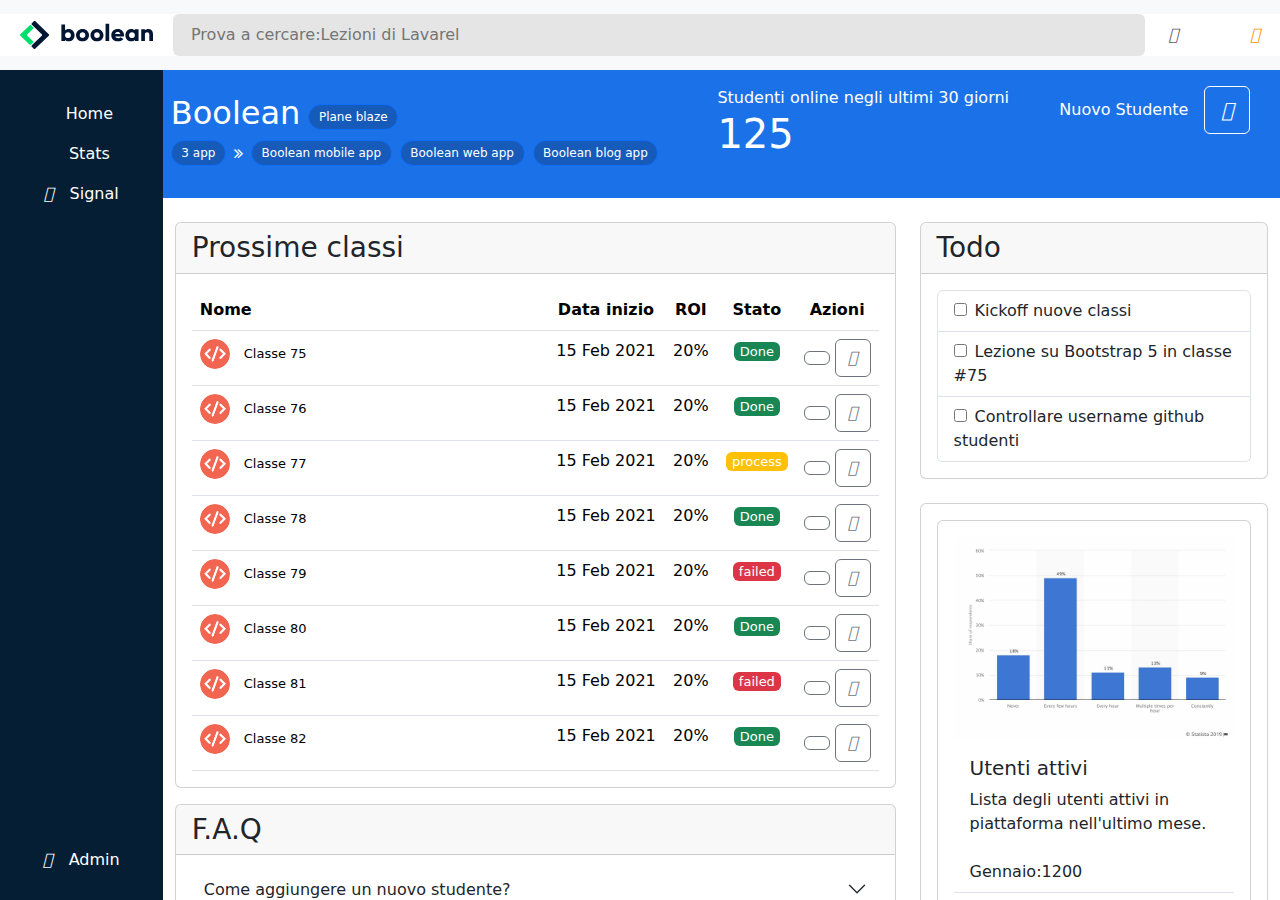
==== commit 3a87e35f: "fix:header height" ====
--- a/index.html
+++ b/index.html
@@ -14,9 +14,9 @@
 </head>
 <body class="fw-medium">
     <!-- header  -->
-    <header class=" ms-bg-light sticky-top ">
+    <header class=" ms-bg-light sticky-top ms-header d-flex align-items-center">
         <nav class="container-fluid bg-white ">
-        <div class="row align-items-center flex-nowrap ms-header pe-3">
+        <div class="row align-items-center flex-nowrap  pe-3">
           <div class="col-auto pe-0">
             <div class="bg-white pe-lg-1 ">    
               <img class="d-none d-lg-flex mw-100 pe-3 ps-2"  src="./img/logo.svg" alt="logo-big">
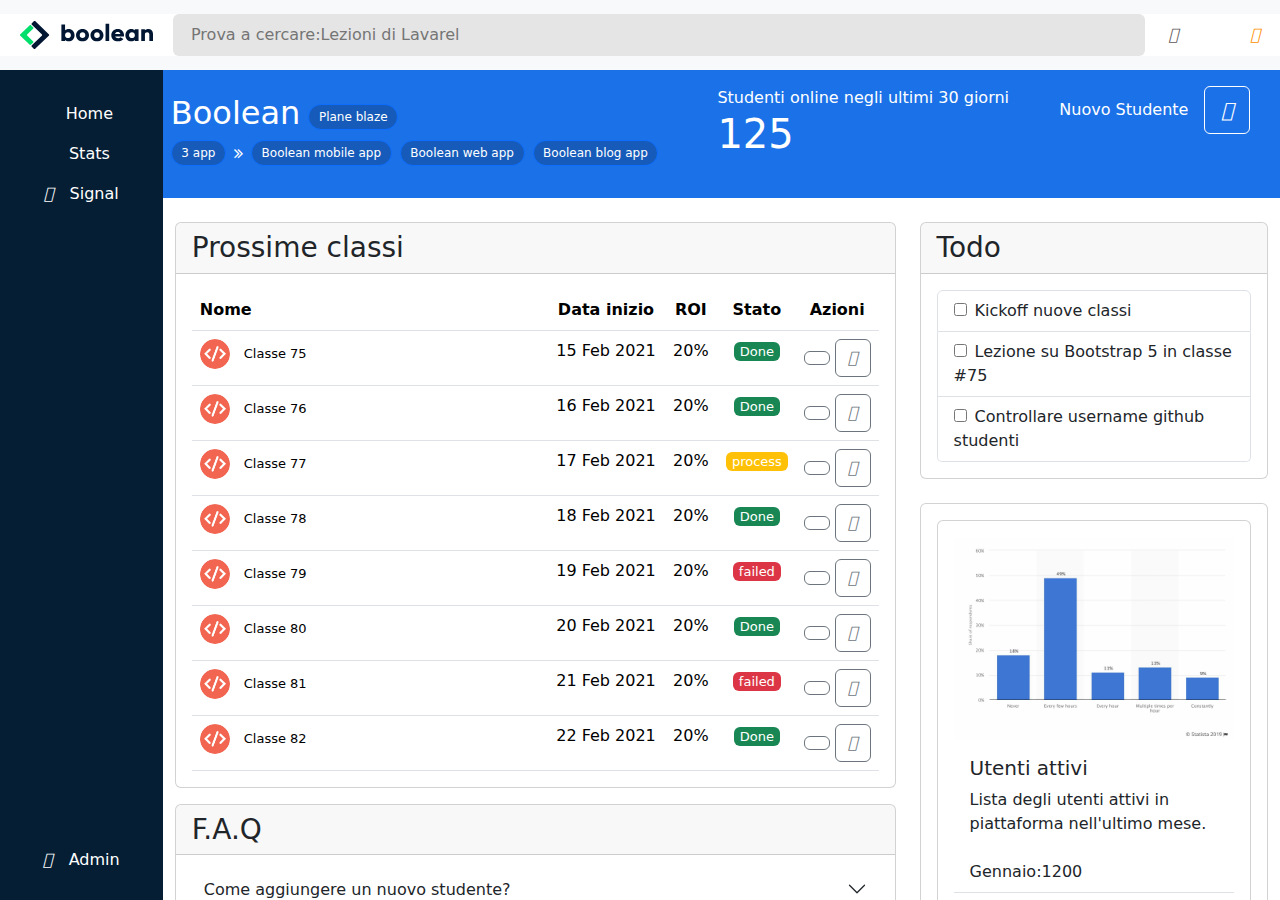
==== commit eaae3d9c: "fix: data table text" ====
--- a/index.html
+++ b/index.html
@@ -244,7 +244,7 @@
                                                   <span>Classe 76</span>
                                                 </div>
                                               </td>
-                                              <td class="d-none d-md-table-cell text-nowrap">15 Feb 2021</td>
+                                              <td class="d-none d-md-table-cell text-nowrap">16 Feb 2021</td>
                                               <td class="d-none d-md-table-cell">20%</td>
                                               <td class="text-center">
                                                 <span class=" bg-success text-white fw-normal rounded-2 ">Done</span>
@@ -266,7 +266,7 @@
                                                   <span>Classe 77</span>
                                                 </div>
                                               </td>
-                                              <td class="d-none d-md-table-cell text-nowrap">15 Feb 2021</td>
+                                              <td class="d-none d-md-table-cell text-nowrap">17 Feb 2021</td>
                                               <td class="d-none d-md-table-cell">20%</td>
                                               <td class="text-center">
                                                 <span class=" bg-warning text-white fw-normal rounded-2 ">process</span>
@@ -287,7 +287,7 @@
                                                   <span>Classe 78</span>
                                                 </div>
                                               </td>
-                                              <td class="d-none d-md-table-cell text-nowrap">15 Feb 2021</td>
+                                              <td class="d-none d-md-table-cell text-nowrap">18 Feb 2021</td>
                                               <td class="d-none d-md-table-cell">20%</td>
                                               <td class="text-center">
                                                 <span class=" bg-success text-white fw-normal rounded-2 ">Done</span>
@@ -309,7 +309,7 @@
                                                   <span>Classe 79</span>
                                                 </div>
                                               </td>
-                                              <td class="d-none d-md-table-cell text-nowrap">15 Feb 2021</td>
+                                              <td class="d-none d-md-table-cell text-nowrap">19 Feb 2021</td>
                                               <td class="d-none d-md-table-cell" >20%</td>
                                               <td class="text-center">
                                                 <span class=" bg-danger text-white fw-normal rounded-2 ">failed</span>
@@ -330,7 +330,7 @@
                                                   <span>Classe 80</span>
                                                 </div>
                                               </td>
-                                              <td class="d-none d-md-table-cell text-nowrap">15 Feb 2021</td>
+                                              <td class="d-none d-md-table-cell text-nowrap">20 Feb 2021</td>
                                               <td class="d-none d-md-table-cell">20%</td>
                                               <td class="text-center" >
                                                 <span class=" bg-success text-white fw-normal rounded-2 ">Done</span>
@@ -351,7 +351,7 @@
                                                   <span>Classe 81</span>
                                                 </div>
                                               </td>
-                                              <td class="d-none d-md-table-cell text-nowrap">15 Feb 2021</td>
+                                              <td class="d-none d-md-table-cell text-nowrap">21 Feb 2021</td>
                                               <td class="d-none d-md-table-cell">20%</td>
                                               <td class="text-center">
                                                 <span class=" bg-danger text-white fw-normal rounded-2 ">failed</span>
@@ -372,7 +372,7 @@
                                                   <span>Classe 82</span>
                                                 </div>
                                               </td>
-                                              <td class="d-none d-md-table-cell text-nowrap">15 Feb 2021</td>
+                                              <td class="d-none d-md-table-cell text-nowrap">22 Feb 2021</td>
                                               <td class="d-none d-md-table-cell">20%</td>
                                               <td class="text-center">
                                                 <span class=" bg-success text-white fw-normal rounded-2 ">Done</span>
